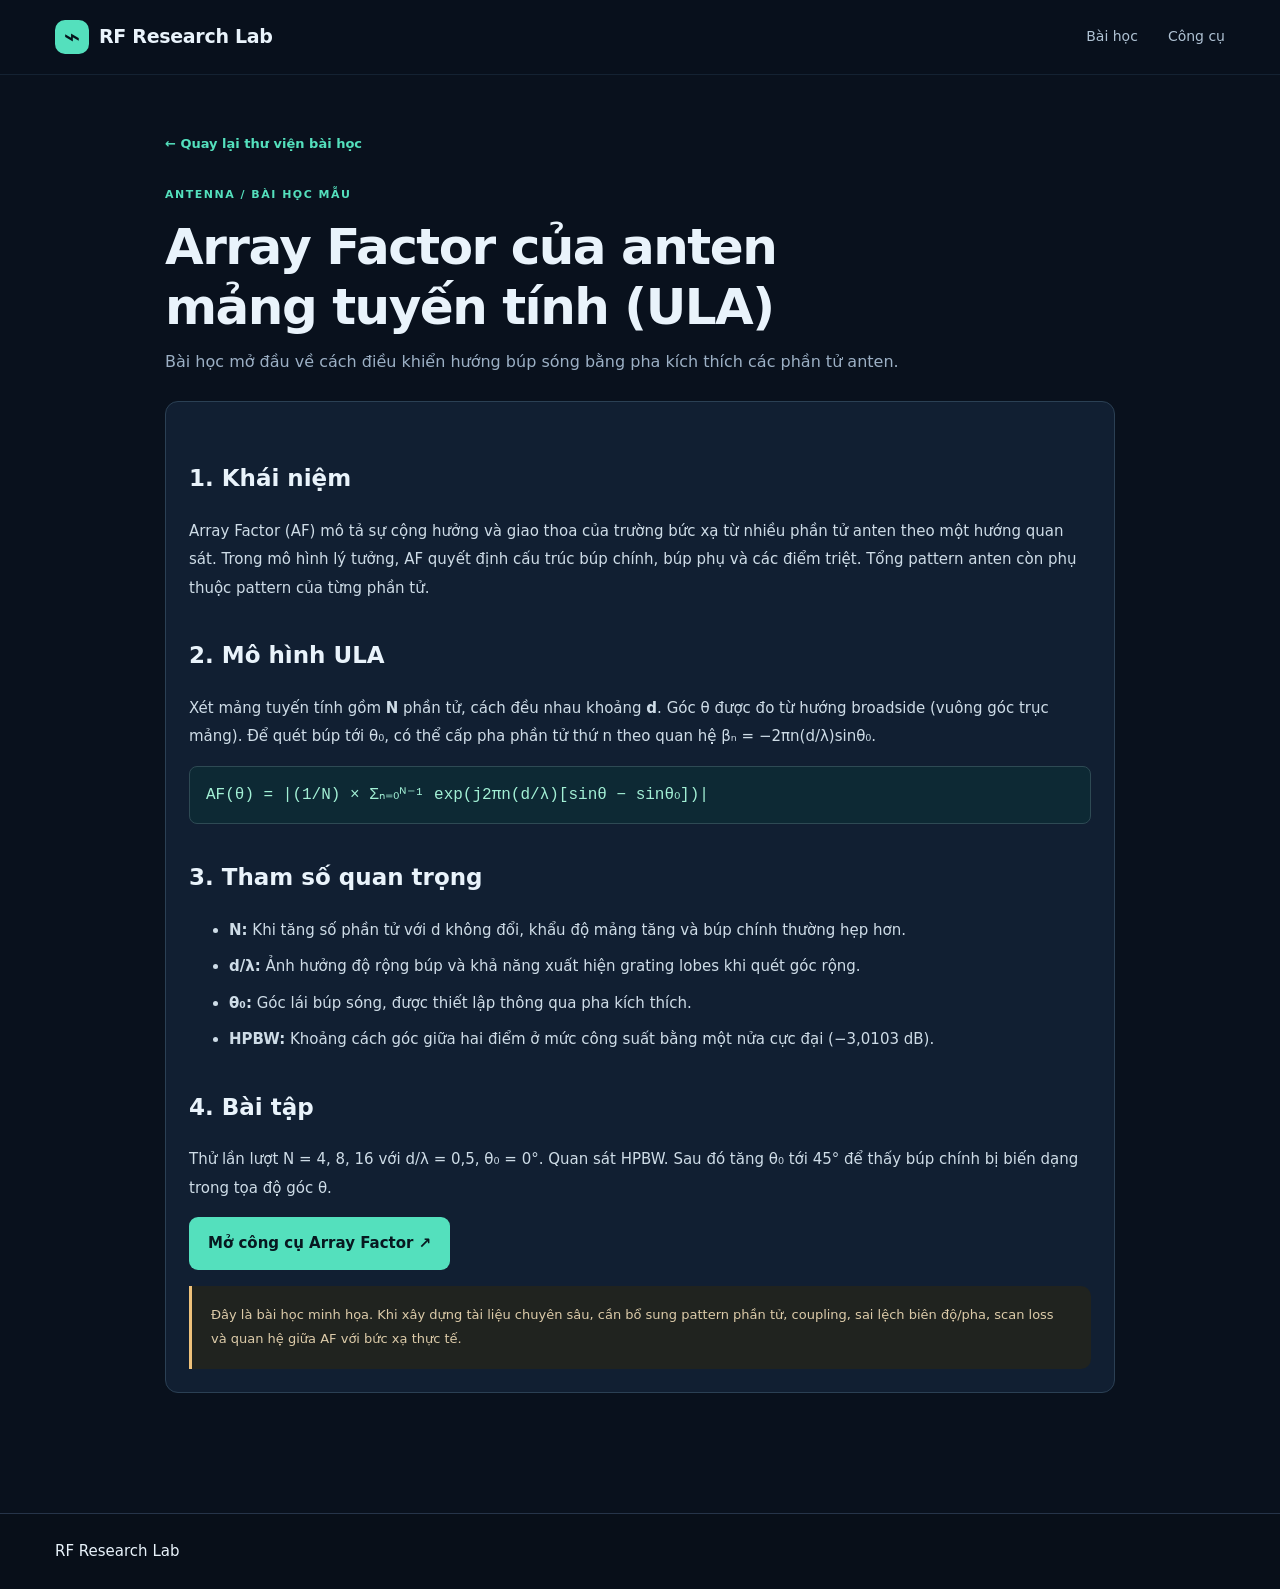
==== lessons/array-factor.html @ 7c172abb "Add files via upload" ====
<!doctype html>
<html lang="vi"><head><meta charset="utf-8"><meta name="viewport" content="width=device-width,initial-scale=1"><title>Cơ sở Array Factor | RF Research Lab</title><link rel="stylesheet" href="../assets/style.css"></head><body><header class="site-header"><div class="container header-inner"><a class="brand" href="../index.html"><span class="brand-mark">⌁</span><span>RF Research Lab</span></a><nav class="main-nav"><a href="../index.html#lessons">Bài học</a><a href="../index.html#tools">Công cụ</a></nav></div></header>
<main class="content-page"><a href="../index.html#lessons" class="back-link">← Quay lại thư viện bài học</a><div class="page-label">ANTENNA / BÀI HỌC MẪU</div><h1>Array Factor của anten mảng tuyến tính (ULA)</h1><p class="page-lead">Bài học mở đầu về cách điều khiển hướng búp sóng bằng pha kích thích các phần tử anten.</p><article class="panel prose"><h2>1. Khái niệm</h2><p>Array Factor (AF) mô tả sự cộng hưởng và giao thoa của trường bức xạ từ nhiều phần tử anten theo một hướng quan sát. Trong mô hình lý tưởng, AF quyết định cấu trúc búp chính, búp phụ và các điểm triệt. Tổng pattern anten còn phụ thuộc pattern của từng phần tử.</p><h2>2. Mô hình ULA</h2><p>Xét mảng tuyến tính gồm <strong>N</strong> phần tử, cách đều nhau khoảng <strong>d</strong>. Góc θ được đo từ hướng broadside (vuông góc trục mảng). Để quét búp tới θ₀, có thể cấp pha phần tử thứ n theo quan hệ βₙ = −2πn(d/λ)sinθ₀.</p><div class="formula">AF(θ) = |(1/N) × Σₙ₌₀ᴺ⁻¹ exp(j2πn(d/λ)[sinθ − sinθ₀])|</div><h2>3. Tham số quan trọng</h2><ul><li><strong>N:</strong> Khi tăng số phần tử với d không đổi, khẩu độ mảng tăng và búp chính thường hẹp hơn.</li><li><strong>d/λ:</strong> Ảnh hưởng độ rộng búp và khả năng xuất hiện grating lobes khi quét góc rộng.</li><li><strong>θ₀:</strong> Góc lái búp sóng, được thiết lập thông qua pha kích thích.</li><li><strong>HPBW:</strong> Khoảng cách góc giữa hai điểm ở mức công suất bằng một nửa cực đại (−3,0103 dB).</li></ul><h2>4. Bài tập</h2><p>Thử lần lượt N = 4, 8, 16 với d/λ = 0,5, θ₀ = 0°. Quan sát HPBW. Sau đó tăng θ₀ tới 45° để thấy búp chính bị biến dạng trong tọa độ góc θ.</p><p><a class="btn btn-primary" href="../tools/array-factor.html">Mở công cụ Array Factor ↗</a></p><div class="note">Đây là bài học minh họa. Khi xây dựng tài liệu chuyên sâu, cần bổ sung pattern phần tử, coupling, sai lệch biên độ/pha, scan loss và quan hệ giữa AF với bức xạ thực tế.</div></article></main><footer class="footer"><div class="container">RF Research Lab</div></footer></body></html>
---- assets/style.css ----
:root{color-scheme:dark;--bg:#09111d;--deep:#0c1624;--panel:#111e30;--panel2:#142338;--line:#25364b;--text:#e9f3fb;--muted:#9cb0c5;--cyan:#54e0bd;--amber:#eec17a;--shadow:0 20px 65px rgba(0,0,0,.21)}
*{box-sizing:border-box}html{scroll-behavior:smooth;scroll-padding-top:92px}body{margin:0;background:var(--bg);color:var(--text);font:15px/1.65 system-ui,-apple-system,"Segoe UI",Arial,sans-serif}a{color:inherit;text-decoration:none}button,input{font:inherit}button{cursor:pointer}.container{width:min(1170px,calc(100% - 46px));margin:auto}.site-header{position:sticky;top:0;z-index:20;background:rgba(9,17,29,.87);border-bottom:1px solid rgba(84,124,153,.17);backdrop-filter:blur(18px)}.header-inner{height:74px;display:flex;align-items:center;gap:30px}.brand{display:inline-flex;gap:10px;align-items:center;font-weight:800;letter-spacing:-.3px;white-space:nowrap;font-size:19px}.brand-mark{color:#06131c;background:var(--cyan);width:34px;height:34px;border-radius:10px;display:grid;place-items:center;font-size:28px;font-weight:500;line-height:1}.brand-second{font-weight:600}.main-nav{display:flex;gap:30px;margin-left:auto;color:#afc2d3;font-size:14px}.main-nav a:hover,.footer a:hover{color:var(--cyan)}.nav-cta{padding:8px 17px;border:1px solid #416a70;border-radius:8px;color:var(--cyan);font-size:13px;font-weight:700}.hero{position:relative;overflow:hidden;padding:104px 0 96px;background:radial-gradient(circle at 77% 32%,#15354a 0%,#101e31 33%,#09111d 72%)}.hero-glow{position:absolute;right:-180px;top:-90px;width:800px;height:700px;border:1px solid rgba(77,204,185,.055);border-radius:50%;box-shadow:0 0 0 100px rgba(77,204,185,.025),0 0 0 215px rgba(77,204,185,.02);pointer-events:none}.hero-grid{position:relative;display:grid;grid-template-columns:1.04fr .96fr;align-items:center;gap:65px}.eyebrow,.section-kicker{font-size:11px;letter-spacing:2px;font-weight:800;color:var(--cyan)}.eyebrow{display:inline-flex;align-items:center;gap:10px;padding:7px 13px;border:1px solid #2e5d61;border-radius:100px;background:#122b34}.live-dot,.mini-dot{background:var(--cyan);width:7px;height:7px;border-radius:50%;display:inline-block;box-shadow:0 0 0 4px rgba(84,224,189,.11)}h1{font-size:clamp(40px,4.5vw,67px);line-height:1.14;letter-spacing:-2.3px;margin:26px 0 20px;max-width:700px}.gradient-text{background:linear-gradient(90deg,#78f1d0,#8cb8ff);color:transparent;background-clip:text}.hero-lead{font-size:16px;color:var(--muted);line-height:1.87;max-width:545px}.hero-actions{display:flex;flex-wrap:wrap;gap:12px;margin-top:30px}.btn{display:inline-flex;align-items:center;justify-content:center;gap:14px;font-weight:760;padding:12px 19px;border-radius:9px}.btn-primary{background:var(--cyan);color:#071820}.btn-secondary{border:1px solid #405269;background:#14243a;color:#dbeaf4}.btn:hover{transform:translateY(-1px)}.hero-facts{display:flex;flex-wrap:wrap;gap:18px;margin-top:30px;font-size:12px;color:#879fb6}.visual-card{border:1px solid #385064;border-radius:17px;background:linear-gradient(150deg,#14283d,#0e1929 77%);padding:22px 24px 19px;box-shadow:var(--shadow);transform:rotate(-1deg)}.visual-top,.visual-bottom{display:flex;justify-content:space-between;align-items:center}.visual-top{font-size:10px;letter-spacing:1.35px;font-weight:800;color:#9fbdd2}.visual-top>span:first-child{display:flex;align-items:center;gap:8px}.visual-top>span:last-child{color:var(--cyan);border:1px solid #315c59;border-radius:6px;padding:4px 7px}.plot-wrap{margin:19px 0 10px}.plot-wrap svg{width:100%;height:auto;display:block}.visual-bottom{border-top:1px solid #304052;padding-top:16px;gap:8px}.visual-bottom div{display:grid;gap:2px}.visual-bottom small{font-size:9px;letter-spacing:1px;color:#809fb1}.visual-bottom strong{font-size:14px}.feature-strip{border-top:1px solid #1c3042;border-bottom:1px solid #1c3042;background:#0e1a2a}.feature-grid{display:grid;grid-template-columns:repeat(3,1fr)}.feature-grid>div{display:flex;align-items:center;gap:16px;padding:22px 10px}.feature-grid>div+div{border-left:1px solid #26364a;padding-left:35px}.feature-grid strong,.feature-grid small{display:block}.feature-grid small{font-size:12px;color:var(--muted)}.feature-icon{font-size:26px;color:var(--cyan)}.section{padding:95px 0 100px}.section-alt{background:#0d1827;border-block:1px solid #1e3043}.section-head{display:flex;align-items:end;justify-content:space-between;gap:24px;margin-bottom:32px}.section-head h2{font-size:clamp(30px,3vw,39px);letter-spacing:-1.2px;line-height:1.25;margin:12px 0 6px}.section-head p{margin:0;color:var(--muted)}.muted-heading{color:#a7bacb}.section-tag{white-space:nowrap;color:var(--cyan);border:1px solid #315b5d;background:#112932;padding:7px 13px;border-radius:100px;font-size:12px}.search-panel{display:flex;gap:17px;align-items:center;justify-content:space-between;margin-bottom:24px;flex-wrap:wrap}.search-field{flex:1;min-width:230px;display:flex;align-items:center;gap:9px;background:#101f30;border:1px solid #2c4257;border-radius:10px;padding:11px 15px}.search-field span{font-size:25px;color:#8daac2;line-height:1}.search-field input{width:100%;background:none;border:0;outline:0;color:var(--text);font-size:13px}.search-field input::placeholder{color:#8296a8}.filters{display:flex;gap:8px;flex-wrap:wrap}.filter{border:1px solid #314358;color:#aabbcb;background:#101d2d;border-radius:100px;font-size:12px;padding:9px 13px}.filter.is-active{color:#0a1b22;background:var(--cyan);border-color:var(--cyan);font-weight:700}.cards{display:grid;grid-template-columns:repeat(3,minmax(0,1fr));gap:18px}.content-card{display:flex;flex-direction:column;min-height:249px;padding:23px;border-radius:13px;background:linear-gradient(146deg,#142338,#101c2d);border:1px solid #2b3b50;transition:.18s ease}.content-card:hover{transform:translateY(-3px);border-color:#49877f;box-shadow:var(--shadow)}.card-meta{display:flex;justify-content:space-between;align-items:center;gap:10px}.pill{display:inline-block;border:1px solid #315669;background:#163246;color:#7bd9cb;font-size:10px;font-weight:700;padding:4px 9px;border-radius:6px;letter-spacing:.4px}.kind{font-size:10px;font-weight:700;letter-spacing:1px;color:#8ba3b8}.content-card h3{font-size:18px;line-height:1.45;margin:19px 0 8px;letter-spacing:-.2px}.content-card p{color:var(--muted);font-size:13px;margin:0 0 22px;line-height:1.75}.card-bottom{border-top:1px solid #2c4155;margin-top:auto;padding-top:14px;display:flex;gap:8px;align-items:center;justify-content:space-between;font-size:12px;color:#819db5}.card-bottom a{font-weight:750;color:var(--cyan)}.card-bottom a:hover{text-decoration:underline}.tool-symbol{background:#1a3e48;color:var(--cyan);height:46px;width:46px;border-radius:12px;display:grid;place-items:center;font-size:28px;margin-bottom:18px}.tool-card .pill{align-self:start}.tool-card h3{margin-top:15px}.hint{font-size:12px;color:#7c94ac;margin:20px 0 0}.empty{padding:35px;border:1px dashed #395267;border-radius:12px;text-align:center;color:#b3c4d3}.steps{display:grid;grid-template-columns:repeat(3,minmax(0,1fr));gap:18px}.step{padding:25px;background:#101e30;border:1px solid #263b50;border-radius:13px}.step>span{font:800 30px/1 system-ui;color:var(--cyan);opacity:.8}.step h3{margin:20px 0 8px;font-size:17px}.step p{font-size:13px;color:var(--muted);margin:0}.step code,.content-page code{font-family:Consolas,monospace;color:#98ecda}.publish-note{padding:15px 19px;background:#2a241e;border:1px solid #66503b;border-radius:10px;margin-top:22px;color:#e5c391}.publish-note p{margin:2px 0 0;font-size:13px;color:#d8c4a9}.footer{background:#080f19;border-top:1px solid #263449;padding:25px 0}.footer-inner{display:flex;justify-content:space-between;align-items:center;gap:30px}.footer p{color:#8298ab;font-size:12px;margin:10px 0 0}.footer-inner>a{color:#a3bccd;font-size:13px}.back-link{display:inline-flex;align-items:center;gap:8px;color:var(--cyan);font-weight:750;font-size:13px;margin-bottom:32px}.content-page{width:min(950px,calc(100% - 44px));margin:0 auto;padding:56px 0 100px}.page-label{font-size:11px;letter-spacing:1.5px;color:var(--cyan);font-weight:800}.content-page h1{font-size:clamp(30px,4vw,50px);margin:12px 0 12px;line-height:1.2;letter-spacing:-1.5px}.page-lead{color:var(--muted);font-size:16px;margin:0 0 26px}.tool-layout{display:grid;grid-template-columns:280px minmax(0,1fr);gap:20px}.panel{background:#111f32;border:1px solid #2b4054;border-radius:13px;padding:23px;margin-bottom:20px}.panel h2{font-size:17px;margin:0 0 16px}.field{display:flex;flex-direction:column;gap:6px;margin:16px 0}.field label{font-size:12px;color:#b2c4d3;font-weight:700}.field input{background:#091523;color:var(--text);border:1px solid #40566a;border-radius:8px;padding:10px;width:100%}.field input:focus{outline:2px solid #3b8f87;outline-offset:1px}.field small{font-size:11px;color:#8ba2b8}.metric{background:#0e2d37;border:1px solid #326369;border-radius:9px;padding:15px;margin-top:14px}.metric small{font-size:11px;color:#a5cabf;display:block}.metric strong{font-size:27px;color:var(--cyan);line-height:1.5}.metric span{font-size:12px;color:#a8bdcb}.chart-container{width:100%;min-height:330px;display:flex;align-items:center;justify-content:center}.chart-container canvas{max-width:100%;display:block}.chart-legend{display:flex;gap:20px;flex-wrap:wrap;color:#adc3d2;font-size:12px;margin-top:10px}.legend-dot{display:inline-block;width:9px;height:9px;border-radius:100%;margin-right:5px}.note{padding:17px 19px;border-left:3px solid var(--amber);background:#20231f;color:#dccba9;border-radius:0 10px 10px 0;font-size:13px;margin-top:16px}.prose{color:#cedce7;font-size:15px;line-height:1.9}.prose h2{font-size:23px;color:var(--text);margin-top:32px}.prose li{margin:8px 0}.formula{overflow:auto;border:1px solid #2e4a54;background:#0d2934;padding:16px;border-radius:8px;color:#a2f0d5;font:16px/1.5 Consolas,monospace}.result-grid{display:grid;grid-template-columns:repeat(2,1fr);gap:12px}
@media(max-width:1000px){.hero-grid{gap:30px}.cards{grid-template-columns:repeat(2,1fr)}.feature-grid>div+div{padding-left:20px}}
@media(max-width:760px){.container{width:min(100% - 30px,1170px)}.header-inner{height:65px}.brand{font-size:16px}.brand-mark{height:30px;width:30px}.main-nav{gap:15px;font-size:12px}.nav-cta{display:none}.hero{padding:72px 0}.hero-grid{grid-template-columns:1fr}.hero h1{letter-spacing:-1.5px}.visual-card{transform:none;max-width:580px}.feature-grid{grid-template-columns:1fr}.feature-grid>div{padding:13px 5px}.feature-grid>div+div{border-left:none;border-top:1px solid #26364a;padding-left:5px}.section{padding:65px 0}.section-head{align-items:start}.section-head .section-tag{display:none}.cards,.steps,.tool-layout{grid-template-columns:1fr}.content-card{min-height:220px}.footer-inner{align-items:flex-start;flex-direction:column;gap:9px}}
@media(max-width:420px){.main-nav{gap:9px;font-size:11px}.main-nav a:last-child{display:none}.brand-second{display:none}.hero-facts{gap:9px}.hero-actions .btn{width:100%}.search-panel{gap:10px}.result-grid{grid-template-columns:1fr}}
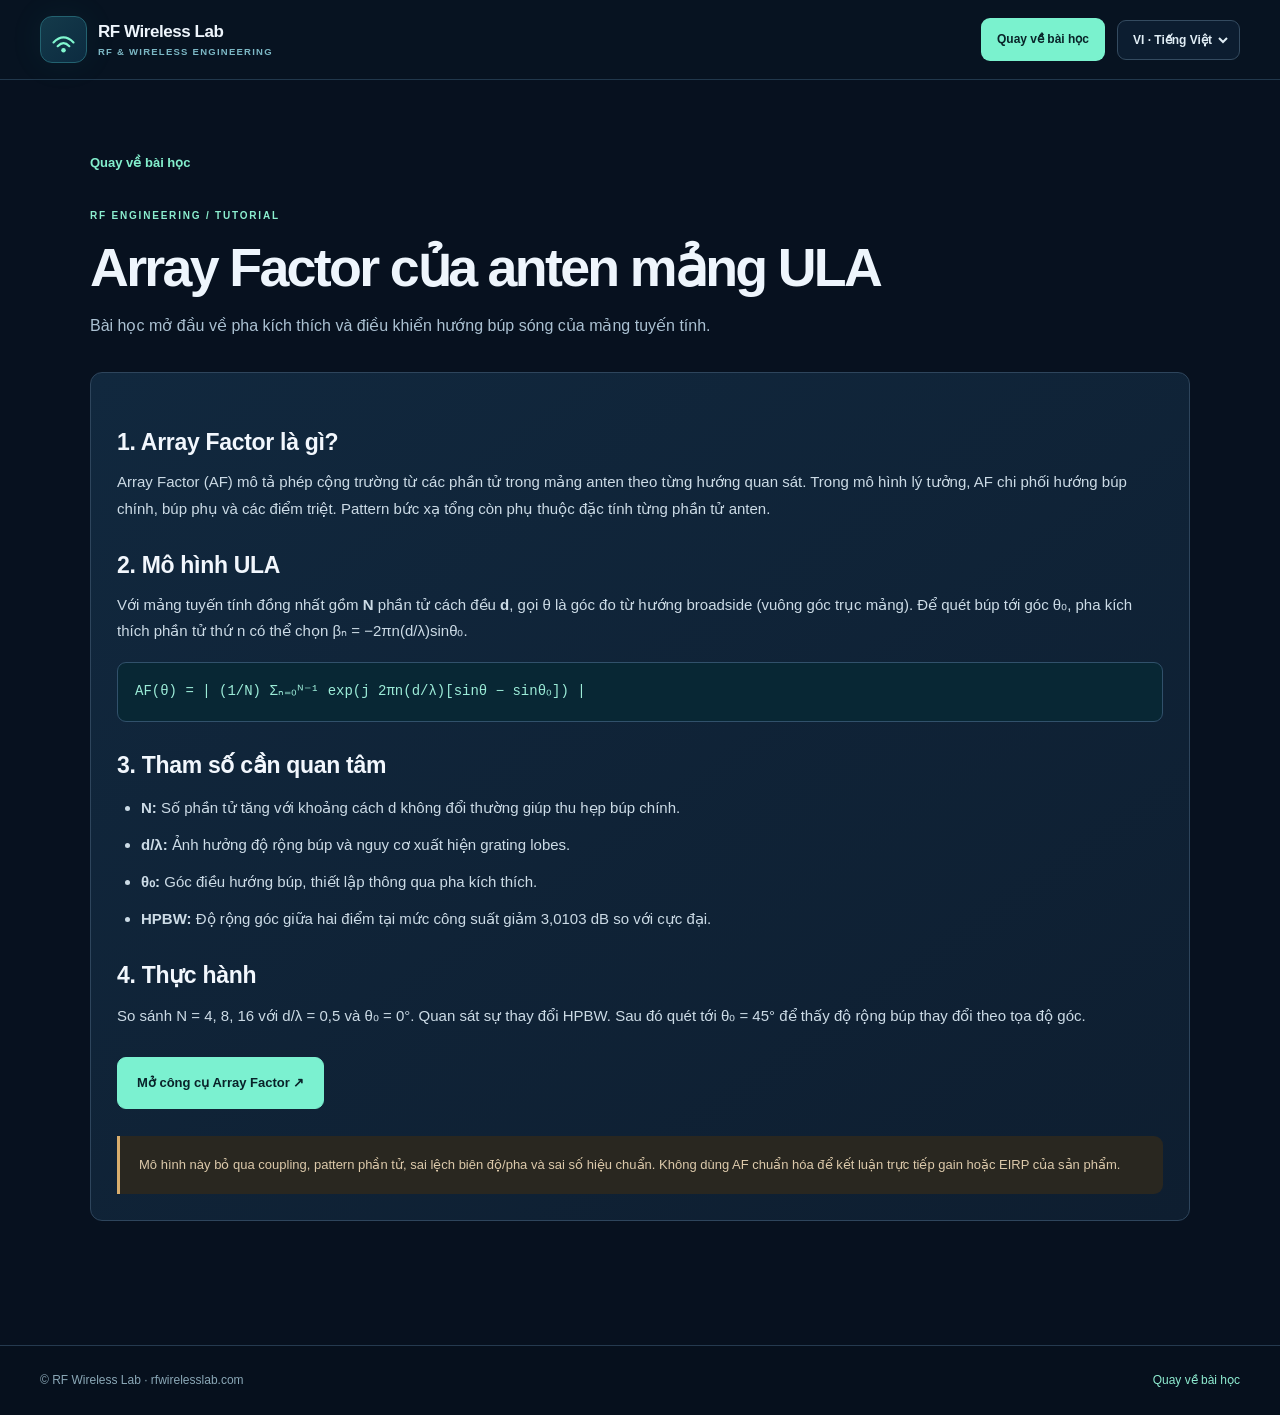
==== commit 1e4cd5c1: "Update RF Wireless Lab to V2 change to V2" ====
--- a/lessons/array-factor.html
+++ b/lessons/array-factor.html
@@ -1,3 +1,4 @@
-<!doctype html>
-<html lang="vi"><head><meta charset="utf-8"><meta name="viewport" content="width=device-width,initial-scale=1"><title>Cơ sở Array Factor | RF Research Lab</title><link rel="stylesheet" href="../assets/style.css"></head><body><header class="site-header"><div class="container header-inner"><a class="brand" href="../index.html"><span class="brand-mark">⌁</span><span>RF Research Lab</span></a><nav class="main-nav"><a href="../index.html#lessons">Bài học</a><a href="../index.html#tools">Công cụ</a></nav></div></header>
-<main class="content-page"><a href="../index.html#lessons" class="back-link">← Quay lại thư viện bài học</a><div class="page-label">ANTENNA / BÀI HỌC MẪU</div><h1>Array Factor của anten mảng tuyến tính (ULA)</h1><p class="page-lead">Bài học mở đầu về cách điều khiển hướng búp sóng bằng pha kích thích các phần tử anten.</p><article class="panel prose"><h2>1. Khái niệm</h2><p>Array Factor (AF) mô tả sự cộng hưởng và giao thoa của trường bức xạ từ nhiều phần tử anten theo một hướng quan sát. Trong mô hình lý tưởng, AF quyết định cấu trúc búp chính, búp phụ và các điểm triệt. Tổng pattern anten còn phụ thuộc pattern của từng phần tử.</p><h2>2. Mô hình ULA</h2><p>Xét mảng tuyến tính gồm <strong>N</strong> phần tử, cách đều nhau khoảng <strong>d</strong>. Góc θ được đo từ hướng broadside (vuông góc trục mảng). Để quét búp tới θ₀, có thể cấp pha phần tử thứ n theo quan hệ βₙ = −2πn(d/λ)sinθ₀.</p><div class="formula">AF(θ) = |(1/N) × Σₙ₌₀ᴺ⁻¹ exp(j2πn(d/λ)[sinθ − sinθ₀])|</div><h2>3. Tham số quan trọng</h2><ul><li><strong>N:</strong> Khi tăng số phần tử với d không đổi, khẩu độ mảng tăng và búp chính thường hẹp hơn.</li><li><strong>d/λ:</strong> Ảnh hưởng độ rộng búp và khả năng xuất hiện grating lobes khi quét góc rộng.</li><li><strong>θ₀:</strong> Góc lái búp sóng, được thiết lập thông qua pha kích thích.</li><li><strong>HPBW:</strong> Khoảng cách góc giữa hai điểm ở mức công suất bằng một nửa cực đại (−3,0103 dB).</li></ul><h2>4. Bài tập</h2><p>Thử lần lượt N = 4, 8, 16 với d/λ = 0,5, θ₀ = 0°. Quan sát HPBW. Sau đó tăng θ₀ tới 45° để thấy búp chính bị biến dạng trong tọa độ góc θ.</p><p><a class="btn btn-primary" href="../tools/array-factor.html">Mở công cụ Array Factor ↗</a></p><div class="note">Đây là bài học minh họa. Khi xây dựng tài liệu chuyên sâu, cần bổ sung pattern phần tử, coupling, sai lệch biên độ/pha, scan loss và quan hệ giữa AF với bức xạ thực tế.</div></article></main><footer class="footer"><div class="container">RF Research Lab</div></footer></body></html>
+<!doctype html><html lang="vi"><head><meta charset="utf-8"><meta name="viewport" content="width=device-width,initial-scale=1"><title>Array Factor của anten mảng ULA | RF Wireless Lab</title><link rel="icon" type="image/svg+xml" href="../favicon.svg"><link rel="stylesheet" href="../assets/style.css"><script defer src="../assets/i18n.js"></script></head><body data-page="lesson"><header class="topbar page-topbar"><div class="shell nav-row"><a href="../" class="brand"><span class="brand-symbol"><svg viewBox="0 0 42 42" fill="none"><path d="M9 24.5c8-8 16-8 24 0M14 29c5-5 9-5 14 0" stroke="#81F7CF" stroke-width="2.6" stroke-linecap="round"/><circle cx="21" cy="34" r="2.7" fill="#81F7CF"/></svg></span><span class="brand-words"><strong>RF Wireless Lab</strong><small>RF &amp; Wireless Engineering</small></span></a><div class="nav-actions" style="margin-left:auto"><a class="nav-cta" href="../#lessons" data-i18n="nav.backLessons">Quay về bài học</a><div class="language-control"><select data-lang-switch aria-label="Display language"><option value="vi">VI · Tiếng Việt</option><option value="en">EN · English</option><option value="zh">中文 · 简体</option></select></div></div></div></header><main class="content-page"><a href="../#lessons" class="back-link" data-i18n="nav.backLessons">Quay về bài học</a><div class="page-label">RF ENGINEERING / TUTORIAL</div><h1 data-page-title data-i18n="article.array.title">Array Factor của anten mảng ULA</h1><p class="page-lead" data-i18n="article.array.lead">Bài học mở đầu về pha kích thích và điều khiển hướng búp sóng của mảng tuyến tính.</p><article class="panel prose">
+<div data-lang-section="vi"><h2>1. Array Factor là gì?</h2><p>Array Factor (AF) mô tả phép cộng trường từ các phần tử trong mảng anten theo từng hướng quan sát. Trong mô hình lý tưởng, AF chi phối hướng búp chính, búp phụ và các điểm triệt. Pattern bức xạ tổng còn phụ thuộc đặc tính từng phần tử anten.</p><h2>2. Mô hình ULA</h2><p>Với mảng tuyến tính đồng nhất gồm <strong>N</strong> phần tử cách đều <strong>d</strong>, gọi θ là góc đo từ hướng broadside (vuông góc trục mảng). Để quét búp tới góc θ₀, pha kích thích phần tử thứ n có thể chọn βₙ = −2πn(d/λ)sinθ₀.</p><div class="formula">AF(θ) = | (1/N) Σₙ₌₀ᴺ⁻¹ exp(j 2πn(d/λ)[sinθ − sinθ₀]) |</div><h2>3. Tham số cần quan tâm</h2><ul><li><strong>N:</strong> Số phần tử tăng với khoảng cách d không đổi thường giúp thu hẹp búp chính.</li><li><strong>d/λ:</strong> Ảnh hưởng độ rộng búp và nguy cơ xuất hiện grating lobes.</li><li><strong>θ₀:</strong> Góc điều hướng búp, thiết lập thông qua pha kích thích.</li><li><strong>HPBW:</strong> Độ rộng góc giữa hai điểm tại mức công suất giảm 3,0103 dB so với cực đại.</li></ul><h2>4. Thực hành</h2><p>So sánh N = 4, 8, 16 với d/λ = 0,5 và θ₀ = 0°. Quan sát sự thay đổi HPBW. Sau đó quét tới θ₀ = 45° để thấy độ rộng búp thay đổi theo tọa độ góc.</p><a class="button button-main" href="../tools/array-factor.html">Mở công cụ Array Factor ↗</a><div class="note">Mô hình này bỏ qua coupling, pattern phần tử, sai lệch biên độ/pha và sai số hiệu chuẩn. Không dùng AF chuẩn hóa để kết luận trực tiếp gain hoặc EIRP của sản phẩm.</div></div>
+<div data-lang-section="en" hidden><h2>1. What is the Array Factor?</h2><p>The Array Factor (AF) describes the directional superposition of fields contributed by the elements of an antenna array. In an idealized model, AF controls the main beam, sidelobes, and nulls. The complete radiation pattern also depends on each element's pattern.</p><h2>2. Uniform Linear Array (ULA)</h2><p>Consider <strong>N</strong> equally spaced elements separated by <strong>d</strong>. Let θ be measured from broadside, normal to the array axis. To steer towards θ₀, the excitation phase for element n may be βₙ = −2πn(d/λ)sinθ₀.</p><div class="formula">AF(θ) = | (1/N) Σₙ₌₀ᴺ⁻¹ exp(j 2πn(d/λ)[sinθ − sinθ₀]) |</div><h2>3. Key parameters</h2><ul><li><strong>N:</strong> Increasing the element count at fixed spacing generally narrows the main beam.</li><li><strong>d/λ:</strong> Influences beamwidth and the risk of grating lobes.</li><li><strong>θ₀:</strong> Steering angle set by the excitation phases.</li><li><strong>HPBW:</strong> Angular separation of the two half-power points, at −3.0103 dB relative to peak.</li></ul><h2>4. Practical exercise</h2><p>Compare N = 4, 8, and 16 with d/λ = 0.5 at θ₀ = 0°. Observe how HPBW changes. Then steer to θ₀ = 45° and examine the shape in angular coordinates.</p><a class="button button-main" href="../tools/array-factor.html">Open Array Factor tool ↗</a><div class="note">This simplified model excludes coupling, element patterns, phase/amplitude errors, and calibration. Do not equate normalized AF directly with product gain or EIRP.</div></div>
+<div data-lang-section="zh" hidden><h2>1. 什么是阵列因子？</h2><p>阵列因子（Array Factor，AF）描述天线阵列各阵元在指定方向上的电磁场叠加。在理想模型中，AF 决定主波束、旁瓣和零点；完整辐射方向图还取决于各阵元的方向图。</p><h2>2. 均匀线阵（ULA）模型</h2><p>考虑包含 <strong>N</strong> 个等间距阵元的线阵，阵元间距为 <strong>d</strong>，角度 θ 从阵列法向（broadside）测量。为了将主波束指向 θ₀，可以设置第 n 个阵元的激励相位为 βₙ = −2πn(d/λ)sinθ₀。</p><div class="formula">AF(θ) = | (1/N) Σₙ₌₀ᴺ⁻¹ exp(j 2πn(d/λ)[sinθ − sinθ₀]) |</div><h2>3. 关键参数</h2><ul><li><strong>N：</strong> 阵元间距不变时，增大阵元数通常能使主波束变窄。</li><li><strong>d/λ：</strong> 影响波束宽度及栅瓣出现的风险。</li><li><strong>θ₀：</strong> 通过各阵元激励相位设置的波束扫描角。</li><li><strong>HPBW：</strong> 相对于峰值下降 3.0103 dB 的两个半功率点之间的角度。</li></ul><h2>4. 动手实验</h2><p>在 d/λ = 0.5、θ₀ = 0° 的条件下，对比 N = 4、8 和 16 的 HPBW，再将波束扫描到 θ₀ = 45°，观察角度坐标中波束宽度的变化。</p><a class="button button-main" href="../tools/array-factor.html">打开阵列因子工具 ↗</a><div class="note">本模型忽略互耦、阵元方向图、幅相误差与校准误差。归一化 AF 不能直接等同于实际产品的增益或 EIRP。</div></div></article></main><footer class="plain-footer"><div class="shell"><span>© RF Wireless Lab · rfwirelesslab.com</span><a href="../#lessons" data-i18n="nav.backLessons">Quay về bài học</a></div></footer></body></html>
--- a/assets/style.css
+++ b/assets/style.css
@@ -1,5 +1,10 @@
-:root{color-scheme:dark;--bg:#09111d;--deep:#0c1624;--panel:#111e30;--panel2:#142338;--line:#25364b;--text:#e9f3fb;--muted:#9cb0c5;--cyan:#54e0bd;--amber:#eec17a;--shadow:0 20px 65px rgba(0,0,0,.21)}
-*{box-sizing:border-box}html{scroll-behavior:smooth;scroll-padding-top:92px}body{margin:0;background:var(--bg);color:var(--text);font:15px/1.65 system-ui,-apple-system,"Segoe UI",Arial,sans-serif}a{color:inherit;text-decoration:none}button,input{font:inherit}button{cursor:pointer}.container{width:min(1170px,calc(100% - 46px));margin:auto}.site-header{position:sticky;top:0;z-index:20;background:rgba(9,17,29,.87);border-bottom:1px solid rgba(84,124,153,.17);backdrop-filter:blur(18px)}.header-inner{height:74px;display:flex;align-items:center;gap:30px}.brand{display:inline-flex;gap:10px;align-items:center;font-weight:800;letter-spacing:-.3px;white-space:nowrap;font-size:19px}.brand-mark{color:#06131c;background:var(--cyan);width:34px;height:34px;border-radius:10px;display:grid;place-items:center;font-size:28px;font-weight:500;line-height:1}.brand-second{font-weight:600}.main-nav{display:flex;gap:30px;margin-left:auto;color:#afc2d3;font-size:14px}.main-nav a:hover,.footer a:hover{color:var(--cyan)}.nav-cta{padding:8px 17px;border:1px solid #416a70;border-radius:8px;color:var(--cyan);font-size:13px;font-weight:700}.hero{position:relative;overflow:hidden;padding:104px 0 96px;background:radial-gradient(circle at 77% 32%,#15354a 0%,#101e31 33%,#09111d 72%)}.hero-glow{position:absolute;right:-180px;top:-90px;width:800px;height:700px;border:1px solid rgba(77,204,185,.055);border-radius:50%;box-shadow:0 0 0 100px rgba(77,204,185,.025),0 0 0 215px rgba(77,204,185,.02);pointer-events:none}.hero-grid{position:relative;display:grid;grid-template-columns:1.04fr .96fr;align-items:center;gap:65px}.eyebrow,.section-kicker{font-size:11px;letter-spacing:2px;font-weight:800;color:var(--cyan)}.eyebrow{display:inline-flex;align-items:center;gap:10px;padding:7px 13px;border:1px solid #2e5d61;border-radius:100px;background:#122b34}.live-dot,.mini-dot{background:var(--cyan);width:7px;height:7px;border-radius:50%;display:inline-block;box-shadow:0 0 0 4px rgba(84,224,189,.11)}h1{font-size:clamp(40px,4.5vw,67px);line-height:1.14;letter-spacing:-2.3px;margin:26px 0 20px;max-width:700px}.gradient-text{background:linear-gradient(90deg,#78f1d0,#8cb8ff);color:transparent;background-clip:text}.hero-lead{font-size:16px;color:var(--muted);line-height:1.87;max-width:545px}.hero-actions{display:flex;flex-wrap:wrap;gap:12px;margin-top:30px}.btn{display:inline-flex;align-items:center;justify-content:center;gap:14px;font-weight:760;padding:12px 19px;border-radius:9px}.btn-primary{background:var(--cyan);color:#071820}.btn-secondary{border:1px solid #405269;background:#14243a;color:#dbeaf4}.btn:hover{transform:translateY(-1px)}.hero-facts{display:flex;flex-wrap:wrap;gap:18px;margin-top:30px;font-size:12px;color:#879fb6}.visual-card{border:1px solid #385064;border-radius:17px;background:linear-gradient(150deg,#14283d,#0e1929 77%);padding:22px 24px 19px;box-shadow:var(--shadow);transform:rotate(-1deg)}.visual-top,.visual-bottom{display:flex;justify-content:space-between;align-items:center}.visual-top{font-size:10px;letter-spacing:1.35px;font-weight:800;color:#9fbdd2}.visual-top>span:first-child{display:flex;align-items:center;gap:8px}.visual-top>span:last-child{color:var(--cyan);border:1px solid #315c59;border-radius:6px;padding:4px 7px}.plot-wrap{margin:19px 0 10px}.plot-wrap svg{width:100%;height:auto;display:block}.visual-bottom{border-top:1px solid #304052;padding-top:16px;gap:8px}.visual-bottom div{display:grid;gap:2px}.visual-bottom small{font-size:9px;letter-spacing:1px;color:#809fb1}.visual-bottom strong{font-size:14px}.feature-strip{border-top:1px solid #1c3042;border-bottom:1px solid #1c3042;background:#0e1a2a}.feature-grid{display:grid;grid-template-columns:repeat(3,1fr)}.feature-grid>div{display:flex;align-items:center;gap:16px;padding:22px 10px}.feature-grid>div+div{border-left:1px solid #26364a;padding-left:35px}.feature-grid strong,.feature-grid small{display:block}.feature-grid small{font-size:12px;color:var(--muted)}.feature-icon{font-size:26px;color:var(--cyan)}.section{padding:95px 0 100px}.section-alt{background:#0d1827;border-block:1px solid #1e3043}.section-head{display:flex;align-items:end;justify-content:space-between;gap:24px;margin-bottom:32px}.section-head h2{font-size:clamp(30px,3vw,39px);letter-spacing:-1.2px;line-height:1.25;margin:12px 0 6px}.section-head p{margin:0;color:var(--muted)}.muted-heading{color:#a7bacb}.section-tag{white-space:nowrap;color:var(--cyan);border:1px solid #315b5d;background:#112932;padding:7px 13px;border-radius:100px;font-size:12px}.search-panel{display:flex;gap:17px;align-items:center;justify-content:space-between;margin-bottom:24px;flex-wrap:wrap}.search-field{flex:1;min-width:230px;display:flex;align-items:center;gap:9px;background:#101f30;border:1px solid #2c4257;border-radius:10px;padding:11px 15px}.search-field span{font-size:25px;color:#8daac2;line-height:1}.search-field input{width:100%;background:none;border:0;outline:0;color:var(--text);font-size:13px}.search-field input::placeholder{color:#8296a8}.filters{display:flex;gap:8px;flex-wrap:wrap}.filter{border:1px solid #314358;color:#aabbcb;background:#101d2d;border-radius:100px;font-size:12px;padding:9px 13px}.filter.is-active{color:#0a1b22;background:var(--cyan);border-color:var(--cyan);font-weight:700}.cards{display:grid;grid-template-columns:repeat(3,minmax(0,1fr));gap:18px}.content-card{display:flex;flex-direction:column;min-height:249px;padding:23px;border-radius:13px;background:linear-gradient(146deg,#142338,#101c2d);border:1px solid #2b3b50;transition:.18s ease}.content-card:hover{transform:translateY(-3px);border-color:#49877f;box-shadow:var(--shadow)}.card-meta{display:flex;justify-content:space-between;align-items:center;gap:10px}.pill{display:inline-block;border:1px solid #315669;background:#163246;color:#7bd9cb;font-size:10px;font-weight:700;padding:4px 9px;border-radius:6px;letter-spacing:.4px}.kind{font-size:10px;font-weight:700;letter-spacing:1px;color:#8ba3b8}.content-card h3{font-size:18px;line-height:1.45;margin:19px 0 8px;letter-spacing:-.2px}.content-card p{color:var(--muted);font-size:13px;margin:0 0 22px;line-height:1.75}.card-bottom{border-top:1px solid #2c4155;margin-top:auto;padding-top:14px;display:flex;gap:8px;align-items:center;justify-content:space-between;font-size:12px;color:#819db5}.card-bottom a{font-weight:750;color:var(--cyan)}.card-bottom a:hover{text-decoration:underline}.tool-symbol{background:#1a3e48;color:var(--cyan);height:46px;width:46px;border-radius:12px;display:grid;place-items:center;font-size:28px;margin-bottom:18px}.tool-card .pill{align-self:start}.tool-card h3{margin-top:15px}.hint{font-size:12px;color:#7c94ac;margin:20px 0 0}.empty{padding:35px;border:1px dashed #395267;border-radius:12px;text-align:center;color:#b3c4d3}.steps{display:grid;grid-template-columns:repeat(3,minmax(0,1fr));gap:18px}.step{padding:25px;background:#101e30;border:1px solid #263b50;border-radius:13px}.step>span{font:800 30px/1 system-ui;color:var(--cyan);opacity:.8}.step h3{margin:20px 0 8px;font-size:17px}.step p{font-size:13px;color:var(--muted);margin:0}.step code,.content-page code{font-family:Consolas,monospace;color:#98ecda}.publish-note{padding:15px 19px;background:#2a241e;border:1px solid #66503b;border-radius:10px;margin-top:22px;color:#e5c391}.publish-note p{margin:2px 0 0;font-size:13px;color:#d8c4a9}.footer{background:#080f19;border-top:1px solid #263449;padding:25px 0}.footer-inner{display:flex;justify-content:space-between;align-items:center;gap:30px}.footer p{color:#8298ab;font-size:12px;margin:10px 0 0}.footer-inner>a{color:#a3bccd;font-size:13px}.back-link{display:inline-flex;align-items:center;gap:8px;color:var(--cyan);font-weight:750;font-size:13px;margin-bottom:32px}.content-page{width:min(950px,calc(100% - 44px));margin:0 auto;padding:56px 0 100px}.page-label{font-size:11px;letter-spacing:1.5px;color:var(--cyan);font-weight:800}.content-page h1{font-size:clamp(30px,4vw,50px);margin:12px 0 12px;line-height:1.2;letter-spacing:-1.5px}.page-lead{color:var(--muted);font-size:16px;margin:0 0 26px}.tool-layout{display:grid;grid-template-columns:280px minmax(0,1fr);gap:20px}.panel{background:#111f32;border:1px solid #2b4054;border-radius:13px;padding:23px;margin-bottom:20px}.panel h2{font-size:17px;margin:0 0 16px}.field{display:flex;flex-direction:column;gap:6px;margin:16px 0}.field label{font-size:12px;color:#b2c4d3;font-weight:700}.field input{background:#091523;color:var(--text);border:1px solid #40566a;border-radius:8px;padding:10px;width:100%}.field input:focus{outline:2px solid #3b8f87;outline-offset:1px}.field small{font-size:11px;color:#8ba2b8}.metric{background:#0e2d37;border:1px solid #326369;border-radius:9px;padding:15px;margin-top:14px}.metric small{font-size:11px;color:#a5cabf;display:block}.metric strong{font-size:27px;color:var(--cyan);line-height:1.5}.metric span{font-size:12px;color:#a8bdcb}.chart-container{width:100%;min-height:330px;display:flex;align-items:center;justify-content:center}.chart-container canvas{max-width:100%;display:block}.chart-legend{display:flex;gap:20px;flex-wrap:wrap;color:#adc3d2;font-size:12px;margin-top:10px}.legend-dot{display:inline-block;width:9px;height:9px;border-radius:100%;margin-right:5px}.note{padding:17px 19px;border-left:3px solid var(--amber);background:#20231f;color:#dccba9;border-radius:0 10px 10px 0;font-size:13px;margin-top:16px}.prose{color:#cedce7;font-size:15px;line-height:1.9}.prose h2{font-size:23px;color:var(--text);margin-top:32px}.prose li{margin:8px 0}.formula{overflow:auto;border:1px solid #2e4a54;background:#0d2934;padding:16px;border-radius:8px;color:#a2f0d5;font:16px/1.5 Consolas,monospace}.result-grid{display:grid;grid-template-columns:repeat(2,1fr);gap:12px}
-@media(max-width:1000px){.hero-grid{gap:30px}.cards{grid-template-columns:repeat(2,1fr)}.feature-grid>div+div{padding-left:20px}}
-@media(max-width:760px){.container{width:min(100% - 30px,1170px)}.header-inner{height:65px}.brand{font-size:16px}.brand-mark{height:30px;width:30px}.main-nav{gap:15px;font-size:12px}.nav-cta{display:none}.hero{padding:72px 0}.hero-grid{grid-template-columns:1fr}.hero h1{letter-spacing:-1.5px}.visual-card{transform:none;max-width:580px}.feature-grid{grid-template-columns:1fr}.feature-grid>div{padding:13px 5px}.feature-grid>div+div{border-left:none;border-top:1px solid #26364a;padding-left:5px}.section{padding:65px 0}.section-head{align-items:start}.section-head .section-tag{display:none}.cards,.steps,.tool-layout{grid-template-columns:1fr}.content-card{min-height:220px}.footer-inner{align-items:flex-start;flex-direction:column;gap:9px}}
-@media(max-width:420px){.main-nav{gap:9px;font-size:11px}.main-nav a:last-child{display:none}.brand-second{display:none}.hero-facts{gap:9px}.hero-actions .btn{width:100%}.search-panel{gap:10px}.result-grid{grid-template-columns:1fr}}
+/* RF WIRELESS LAB V2 — standalone, responsive, no external dependencies */
+:root{color-scheme:dark;--bg:#07111f;--bg-2:#0a1828;--deep:#06101c;--panel:#102339;--panel-2:#10263d;--border:#263a50;--border-2:#344b60;--text:#eef5fc;--muted:#9eafc3;--muted-2:#7892a8;--mint:#7af2ce;--mint-2:#53cfae;--blue:#9abaff;--orange:#e3ba77;--font:Inter,-apple-system,BlinkMacSystemFont,"Segoe UI",Roboto,"Noto Sans",Arial,sans-serif}
+*{box-sizing:border-box}html{scroll-behavior:smooth;scroll-padding-top:95px}body{margin:0;background:var(--bg);color:var(--text);font-family:var(--font);font-size:15px;line-height:1.6;-webkit-font-smoothing:antialiased;overflow-x:hidden}a{color:inherit;text-decoration:none}button,input,select{font:inherit}button{cursor:pointer}img,svg{max-width:100%}a:focus-visible,button:focus-visible,input:focus-visible,select:focus-visible{outline:2px solid var(--mint);outline-offset:3px}h1,h2,h3,p{margin-top:0}h1,h2,h3{line-height:1.18;letter-spacing:-.035em}h1{font-size:clamp(43px,4.5vw,65px);font-weight:800}h2{font-size:clamp(30px,3.6vw,47px);font-weight:790}h3{font-size:20px}p{line-height:1.75}code,.formula,.step-code{font-family:ui-monospace,SFMono-Regular,Consolas,"Liberation Mono",monospace}.shell{width:min(1220px,calc(100% - 80px));margin:0 auto}.topbar{position:sticky;top:0;z-index:50;background:rgba(6,17,31,.92);border-bottom:1px solid rgba(103,141,167,.17);backdrop-filter:blur(18px)}.nav-row{height:86px;display:flex;align-items:center;gap:36px}.brand{display:inline-flex;align-items:center;gap:11px;flex-shrink:0;min-width:0}.brand-symbol{display:grid;place-items:center;background:linear-gradient(135deg,#143a4a,#0c2b40);border:1px solid #236270;border-radius:12px;width:47px;height:47px;box-shadow:0 0 36px rgba(55,203,174,.07)}.brand-symbol svg{width:35px;height:35px}.brand-words{display:flex;flex-direction:column;line-height:1.2;gap:4px}.brand-words strong{font-size:17px;font-weight:800;letter-spacing:-.45px}.brand-words small{font-size:9.5px;color:#7cb8c5;letter-spacing:1.25px;font-weight:750;text-transform:uppercase}.nav-links{margin-left:auto;display:flex;align-items:center;gap:26px}.nav-links a{color:#c4d1de;font-size:13px;font-weight:610;white-space:nowrap;transition:color .18s}.nav-links a:hover{color:var(--mint)}.nav-actions{display:flex;align-items:center;gap:12px}.language-control{display:flex;align-items:center;gap:6px;color:var(--muted);border:1px solid var(--border-2);background:#0c1d30;border-radius:9px;padding:6px 8px}.language-control svg{width:17px;height:17px;flex-shrink:0}.language-control select{background:transparent;color:#e0edf5;border:0;min-width:0;font-size:12px;font-weight:700;padding:5px 3px;max-width:124px;cursor:pointer}.language-control option{background:#101d2d;color:#fff}.nav-cta{display:inline-flex;align-items:center;gap:11px;background:var(--mint);color:#092429;font-size:12px;font-weight:800;padding:12px 16px;border-radius:9px;white-space:nowrap}.nav-cta:hover,.button-main:hover{background:#a2ffe4}.hero{position:relative;overflow:hidden;background:radial-gradient(ellipse at 77% 38%,rgba(23,72,91,.44),transparent 42%),radial-gradient(ellipse at 37% 0,rgba(33,80,119,.16),transparent 60%),linear-gradient(150deg,#07111f,#0c192a 56%,#071521);border-bottom:1px solid #1d3448}.hero-orbit{position:absolute;border:1px solid rgba(78,166,169,.095);border-radius:50%;width:950px;height:950px;pointer-events:none;right:-350px;top:-320px}.hero-orbit-2{width:680px;height:680px;right:-215px;top:-195px}.hero-layout{position:relative;display:grid;grid-template-columns:minmax(0,1.05fr) minmax(0,.95fr);gap:67px;align-items:center;padding:97px 0 72px}.hero-main{max-width:720px}.micro-label{display:inline-flex;align-items:center;gap:11px;border:1px solid #2d5360;background:#102733;border-radius:100px;padding:8px 14px;color:#a5ead5;font-size:10px;font-weight:840;letter-spacing:1.4px}.pulse,.status-light,.dot-green{display:inline-block;width:7px;height:7px;border-radius:100%;background:#68dfbe;box-shadow:0 0 0 4px rgba(122,242,206,.12)}.hero-accent-line{height:2px;background:linear-gradient(90deg,#5feac3,transparent);width:80px;margin:34px 0 21px}.hero h1{margin:0 0 23px;letter-spacing:-.06em;line-height:1.12;max-width:780px}.hero h1 em{font-style:normal;background:linear-gradient(90deg,#8cf4d1 4%,#8ebeff 100%);background-clip:text;color:transparent}.hero-desc{font-size:16px;color:#b1c5d6;max-width:590px;line-height:1.9;margin:0}.hero-buttons{display:flex;flex-wrap:wrap;gap:12px;margin:31px 0 27px}.button{display:inline-flex;justify-content:center;align-items:center;gap:17px;font-weight:780;font-size:13px;border-radius:9px;min-height:46px;padding:13px 19px;transition:background .2s,border-color .2s,transform .2s}.button:hover{transform:translateY(-1px)}.button-main{background:#7bf1d0;color:#092229;border:1px solid #7bf1d0}.button-outline{background:rgba(10,30,47,.72);border:1px solid #35536b;color:#ddecf7}.button-outline:hover{border-color:#80dfcb}.hero-badges{display:flex;flex-wrap:wrap;gap:15px;color:#8baabc;font-size:11.5px;font-weight:600}.hero-badges>span{display:flex;align-items:center;gap:6px}.pin{height:5px;width:5px;background:#5cbeaf;border-radius:50%}.hero-visual{position:relative;background:linear-gradient(155deg,rgba(21,50,71,.98),rgba(9,25,42,.99));border:1px solid #355568;border-radius:19px;padding:26px;box-shadow:0 28px 80px #0005,inset 0 1px 0 #fff1;transform:rotate(1deg);overflow:hidden}.hero-visual:before{content:"";position:absolute;inset:0;background:radial-gradient(circle at 49% 27%,rgba(90,177,189,.085),transparent 60%);pointer-events:none}.visual-header{position:relative;display:flex;align-items:center;justify-content:space-between;color:#b3d4de;font-size:10px;letter-spacing:1px;font-weight:820}.visual-title{display:flex;gap:10px;align-items:center}.visual-chip{color:var(--mint);border:1px solid #2c686b;border-radius:6px;padding:5px 8px}.visual-graph{position:relative;margin:18px 0 3px}.diagram{display:block;width:100%;filter:drop-shadow(0 0 12px rgba(80,219,180,.12))}.graph-corner{position:absolute;bottom:30px;right:10px;color:#7394ab;font:10px/1.6 ui-monospace,monospace;display:flex;flex-direction:column}.visual-subtitle{display:flex;align-items:center;gap:10px;font-size:10px;letter-spacing:1.2px;color:#7faabd;font-weight:790;margin:6px 0 16px}.thin-rule{flex:1;height:1px;background:#294359}.visual-stats{display:grid;grid-template-columns:repeat(3,1fr);border:1px solid #31516b;border-radius:10px;background:#102739;overflow:hidden}.visual-stats>div{padding:12px 13px;display:flex;flex-direction:column;gap:2px}.visual-stats>div+div{border-left:1px solid #31516b}.visual-stats small{font-size:9px;letter-spacing:.8px;color:#8eabc0}.visual-stats strong{font-size:21px;line-height:1.3;letter-spacing:-.4px}.visual-foot{margin-top:15px;color:#86a4b6;font-size:11px;display:flex;align-items:center;gap:10px}.dot-green{height:5px;width:5px;box-shadow:none}.hero-bottom{display:flex;align-items:center;justify-content:space-between;padding:0 0 18px;color:#6896aa;font-size:10px;letter-spacing:2px;font-weight:750}.hero-scroll{font-size:10px;color:#a4c3d4}.stat-band{background:#0d1b2c;border-bottom:1px solid #22374d}.stat-grid{display:grid;grid-template-columns:repeat(4,1fr)}.stat-grid>div{padding:27px 15px 26px;display:flex;align-items:center;justify-content:center;gap:14px}.stat-grid>div+div{border-left:1px solid #24384d}.stat-grid strong{font-size:28px;letter-spacing:-1px;color:#90f4d6}.stat-grid>div:last-child strong{font-size:17px;letter-spacing:.7px}.stat-grid span{font-size:12px;color:#97abbc}.section{padding:105px 0}.topics-section{background:#081424}.section-heading{margin-bottom:32px}.heading-split{display:flex;align-items:flex-end;justify-content:space-between;gap:40px}.section-eyebrow{margin:0 0 12px;color:#80e7c8;letter-spacing:2px;font-weight:860;font-size:11px}.section-heading h2,.about-row h2{margin:0;font-size:clamp(31px,3.4vw,45px)}.section-description{max-width:300px;color:#92a9bd;font-size:14px;margin:0}.section-subheading{color:#a6bacc;font-size:15px;margin:12px 0 0}.topic-grid{display:grid;grid-template-columns:repeat(3,minmax(0,1fr));gap:15px}.topic-card{display:flex;text-align:left;flex-direction:column;min-height:190px;padding:23px;border:1px solid #2a4055;border-radius:12px;background:linear-gradient(145deg,#10243a,#0c1b2c);transition:.2s ease;cursor:pointer;color:var(--text)}.topic-card:hover{transform:translateY(-3px);border-color:#568c88;background:linear-gradient(145deg,#143346,#10263b)}.topic-symbol{color:#7feccc;background:#123c47;width:45px;height:45px;display:grid;place-items:center;border:1px solid #275966;border-radius:12px;font-size:20px;font-weight:750;margin-bottom:16px}.topic-card h3{font-size:17px;margin:0 0 7px;letter-spacing:-.2px}.topic-card .topic-bottom{display:flex;justify-content:space-between;align-items:center;color:#83a0b6;font-size:12px;margin-top:auto;gap:10px}.topic-card .topic-bottom i{font-style:normal;font-size:19px;color:#78e7c5}.library-section{background:#0b1929;border-top:1px solid #1c3549}.count-pill{white-space:nowrap;color:#8ce6ce;background:#102f36;border:1px solid #286669;border-radius:100px;padding:7px 13px;font-size:12px}.filter-bar{display:flex;flex-direction:column;gap:16px;margin-bottom:23px}.search-box{display:flex;gap:13px;align-items:center;max-width:500px;padding:12px 15px;border:1px solid #37516a;border-radius:9px;background:#101f31}.search-box svg{width:19px;height:19px;fill:none;stroke:#8ca7ba;stroke-width:1.8;flex-shrink:0}.search-box input{border:0;background:transparent;color:var(--text);width:100%;font-size:13px;outline:none}.search-box input::placeholder{color:#7591a6}.filter-chips{display:flex;gap:8px;flex-wrap:wrap}.filter-chip{color:#aebfd0;background:#13253a;border:1px solid #304659;border-radius:40px;padding:7px 12px;font-size:11px;font-weight:680}.filter-chip:hover{border-color:#5aa7a0}.filter-chip.active{background:#7af2ce;color:#082a2d;border-color:#7af2ce}.item-grid{display:grid;grid-template-columns:repeat(3,minmax(0,1fr));gap:17px}.item-card{position:relative;display:flex;flex-direction:column;min-height:245px;padding:23px;border:1px solid #2a4158;border-radius:13px;background:linear-gradient(146deg,#13263d,#0e1e31);transition:transform .2s,border-color .2s;overflow:hidden}.item-card:before{content:"";position:absolute;left:0;top:0;width:0;height:2px;background:#83f2d0;transition:width .2s}.item-card:hover{transform:translateY(-3px);border-color:#4b8d8a}.item-card:hover:before{width:100%}.card-top{display:flex;align-items:center;justify-content:space-between;gap:8px}.category-pill{border:1px solid #2b6677;background:#143647;color:#7ce4d9;font-size:10px;font-weight:750;border-radius:6px;padding:4px 8px}.format-tag{font-size:10px;letter-spacing:1px;color:#93a9bd;font-weight:740}.item-card h3{font-size:18px;letter-spacing:-.35px;margin:22px 0 9px}.item-card p{color:#a2b5c9;font-size:12.5px;margin:0 0 24px;line-height:1.8}.card-end{display:flex;justify-content:space-between;gap:10px;border-top:1px solid #2e455b;padding-top:15px;margin-top:auto;align-items:center}.card-end small{color:#7f9eb1;font-size:11px}.card-end a{color:#81f1cf;font-size:12px;font-weight:790;white-space:nowrap}.card-end a:hover{text-decoration:underline}.empty-list{padding:28px;text-align:center;border:1px dashed #35536a;border-radius:10px;color:#a9bfcf}.tool-grid{grid-template-columns:repeat(2,minmax(0,1fr))}.tool-grid .item-card{min-height:268px}.tool-icon{width:52px;height:52px;border:1px solid #37656f;border-radius:12px;display:grid;place-items:center;color:#8ef3d6;background:#153f4a;font-weight:800;font-size:20px;margin-bottom:17px}.tool-grid .item-card h3{margin-top:13px}.tools-section{background:radial-gradient(circle at 85% 15%,rgba(22,73,74,.19),transparent 38%),#081422;border-top:1px solid #1c3549;border-bottom:1px solid #1c3549}.disclaimer{display:flex;align-items:flex-start;gap:9px;font-size:12px;color:#879fb4;margin:21px 0 0}.disclaimer svg{flex-shrink:0;width:17px;height:17px;fill:none;stroke:#9aafba;stroke-width:1.5}.resources-section{background:#0b1929}.resource-placeholder{display:flex;align-items:center;gap:24px;border:1px dashed #41647a;border-radius:14px;padding:30px;background:linear-gradient(120deg,#102438,#0d1d2e)}.resource-placeholder-icon{flex:0 0 60px;height:60px;display:grid;place-items:center;font-size:30px;color:#8ae4c6;background:#173c48;border:1px solid #2c5865;border-radius:14px}.resource-placeholder>div:nth-child(2){flex:1}.resource-placeholder h3{margin:0 0 4px}.resource-placeholder p{margin:0;color:#a1b8c9;font-size:13px}.resource-placeholder a{white-space:nowrap}.publish-section{background:#071320;border-top:1px solid #1c3549}.publish-grid{display:grid;grid-template-columns:repeat(3,1fr);gap:16px}.step-panel{min-height:225px;border:1px solid #2b4156;border-radius:13px;padding:24px;background:#0e2033;display:flex;flex-direction:column}.step-no{font-weight:800;color:#79ead0;font-size:27px;letter-spacing:-1px}.step-panel h3{font-size:19px;margin:16px 0 7px}.step-panel p{font-size:13px;color:#a6bacc;margin:0 0 20px}.step-code{font-size:11px;color:#a1cfcd;margin-top:auto}.publish-bottom{display:flex;align-items:center;gap:24px;flex-wrap:wrap;margin-top:24px}.publish-bottom p{font-size:12px;display:flex;align-items:center;gap:9px;color:#d7bb91;margin:0;max-width:760px}.publish-bottom p>span:first-child{background:#372d20;border:1px solid #755b32;border-radius:50%;width:22px;height:22px;display:grid;place-items:center;flex-shrink:0;font-weight:bold}.about-section{background:#0c2031;border-top:1px solid #244255;padding:80px 0}.about-row{display:grid;grid-template-columns:.85fr 1.15fr;gap:65px;align-items:start}.about-text{font-size:16px;color:#bad0da;margin:0 0 20px}.about-caption{font-size:10px;letter-spacing:1.6px;text-transform:uppercase;color:#84e8c9;font-weight:800}.site-footer{background:#060e19;border-top:1px solid #20384b}.footer-top{display:flex;justify-content:space-between;gap:40px;align-items:center;padding:34px 0}.footer-brand{display:flex;align-items:center;gap:13px}.mini-symbol{width:38px;height:38px;border-radius:9px;background:#16444b;color:#8bf0cc;font-size:26px;display:grid;place-items:center}.footer-brand>div{display:flex;flex-direction:column;gap:3px}.footer-brand strong{font-size:16px}.footer-brand small{font-size:11px;color:#8aa6b7}.footer-links{display:flex;gap:27px;flex-wrap:wrap;font-size:12px;color:#b4c6d2}.footer-links a:hover{color:#8ef0d1}.footer-bottom{border-top:1px solid #243447;padding:17px 0;display:flex;align-items:center;gap:20px;justify-content:space-between;color:#839aaf;font-size:11px}.footer-bottom a{color:#a2d9d0}.footer-bottom a:hover{color:#7af2ce}
+/* Internal pages / lessons / engineering tools */
+.content-page{width:min(1100px,calc(100% - 80px));margin:0 auto;padding:70px 0 105px}.content-page .back-link{display:inline-flex;align-items:center;gap:8px;color:#83efcd;font-weight:700;font-size:13px;margin-bottom:34px}.page-label{color:#8befcf;font-weight:840;font-size:10px;letter-spacing:1.8px}.content-page h1{font-size:clamp(34px,4.2vw,56px);letter-spacing:-.05em;margin:12px 0 13px}.page-lead{font-size:16px;color:#abc1d2;margin:0 0 32px;max-width:810px}.page-topbar{border-bottom:1px solid #21384c;background:#071321}.page-topbar .nav-row{height:79px}.content-page .panel{padding:26px;border:1px solid #2e455c;background:linear-gradient(145deg,#11283e,#0e1e30);border-radius:12px;margin-bottom:19px}.panel h2{font-size:19px;letter-spacing:-.3px;margin:0 0 18px}.prose{font-size:15px;color:#ccdbe6;line-height:1.85}.prose h2{font-size:23px;margin:30px 0 13px;color:#f2f7fd}.prose p{margin:0 0 18px}.prose ul{padding-left:24px}.prose li{margin:9px 0}.prose .button{margin:10px 0}.tool-layout{display:grid;grid-template-columns:275px minmax(0,1fr);gap:19px}.field{display:flex;flex-direction:column;gap:6px;margin:16px 0}.field label{font-size:12px;color:#c5d7e4;font-weight:710}.field input{background:#081725;color:#eaf5fc;border:1px solid #3d576d;border-radius:8px;padding:11px;width:100%;max-width:100%}.field small{font-size:11px;color:#93adbf}.tool-layout button{border:0}.chart-container{width:100%;min-height:330px;display:flex;align-items:center;justify-content:center}.chart-container canvas{max-width:100%;display:block}.chart-legend{display:flex;gap:18px;flex-wrap:wrap;color:#b5c8d8;font-size:12px;margin-top:12px}.legend-dot{width:9px;height:9px;border-radius:50%;display:inline-block;margin-right:5px}.result-grid{display:grid;grid-template-columns:repeat(2,minmax(0,1fr));gap:11px}.metric{background:#0c303d;border:1px solid #2d626b;border-radius:10px;padding:15px;min-height:113px}.metric small{display:block;font-size:11px;color:#b3d6d6}.metric strong{display:block;font-size:25px;color:#83eecf;letter-spacing:-.7px;margin:3px 0}.metric span{font-size:11px;color:#9cb7c3}.note{padding:17px 19px;border-left:3px solid #d8ad6d;background:#292720;color:#dcc9aa;border-radius:0 9px 9px 0;font-size:13px;margin-top:17px}.formula{overflow-x:auto;max-width:100%;border:1px solid #31516b;background:#082734;color:#9cecd8;padding:17px;border-radius:9px;font-size:14px;line-height:1.7;margin:12px 0 18px}.plain-footer{padding:25px 0;border-top:1px solid #253a4f;background:#06101d;color:#8aa7b6;font-size:12px}.plain-footer .shell{display:flex;justify-content:space-between;align-items:center;gap:20px}.plain-footer a{color:#8eebd0}.page-language{display:flex;align-items:center;gap:6px}.lang-section[hidden],[data-lang-section][hidden],.empty-list[hidden],#resource-empty[hidden]{display:none!important}.guide-layout{display:grid;grid-template-columns:minmax(0,1fr) 280px;gap:23px;align-items:start}.guide-layout .guide-main{display:flex;flex-direction:column;gap:16px}.guide-layout .panel{margin-bottom:0}.guide-panel h2{font-size:21px}.guide-panel p{color:#b1c7d6;font-size:14px}.guide-aside{position:sticky;top:112px}.guide-aside .panel{margin-bottom:17px}.guide-aside p{font-size:12px;color:#b1c6d0}.guide-aside ul{padding-left:21px;color:#b0c6d1;font-size:12px}.guide-aside li{margin:8px 0}.code-sample{position:relative}.code-sample pre{white-space:pre;overflow-x:auto;color:#b8efd8;font:12px/1.6 ui-monospace,monospace;background:#091926;border:1px solid #315169;padding:16px;border-radius:8px}.copy-code{border:1px solid #50786d;background:#123e44;border-radius:7px;color:#a8ffdd;padding:9px 13px;font-size:12px;font-weight:750}.guide-alert{padding:15px 18px;background:#2a271e;border-left:3px solid #e3b572;color:#e5cdaa;border-radius:0 8px 8px 0;font-size:13px}
+@media(max-width:1160px){.nav-row{gap:20px}.nav-links{gap:15px}.brand-words small{font-size:8px}.hero-layout{gap:30px}.hero h1{font-size:clamp(40px,4.5vw,65px)}.topic-grid{grid-template-columns:repeat(3,minmax(0,1fr))}}
+@media(max-width:950px){.shell,.content-page{width:min(100% - 48px,1220px)}.nav-row{height:74px}.nav-links{display:none}.nav-actions{margin-left:auto}.hero-layout{grid-template-columns:1fr;gap:30px;padding:65px 0 45px}.hero-main{max-width:720px}.hero-visual{max-width:650px;transform:none}.hero h1{font-size:clamp(41px,6.3vw,73px)}.item-grid{grid-template-columns:repeat(2,minmax(0,1fr))}.stat-grid strong{font-size:24px}.stat-grid>div{flex-direction:column;gap:2px}.topic-grid{grid-template-columns:repeat(2,minmax(0,1fr))}.about-row{gap:25px}.tool-layout{grid-template-columns:240px minmax(0,1fr)}.resource-placeholder{flex-wrap:wrap}.resource-placeholder>div:nth-child(2){min-width:260px}}
+@media(max-width:700px){.shell,.content-page{width:min(100% - 32px,1220px)}.brand-words small{display:none}.nav-cta{display:none}.topbar .nav-row{height:69px}.brand-symbol{width:39px;height:39px}.brand-symbol svg{width:31px;height:31px}.brand-words strong{font-size:16px}.language-control{padding:5px 4px}.language-control select{font-size:11px;max-width:102px}.hero-layout{padding-top:55px}.micro-label{font-size:9px;letter-spacing:.8px}.hero h1{font-size:clamp(36px,8vw,55px)}.hero-desc{font-size:14px}.hero-visual{padding:16px}.hero-bottom .hero-scroll{display:none}.stat-grid{grid-template-columns:repeat(2,1fr)}.stat-grid>div{padding:18px 10px}.stat-grid>div:nth-child(3){border-left:0;border-top:1px solid #24384d}.stat-grid>div:nth-child(4){border-top:1px solid #24384d}.section{padding:66px 0}.heading-split{align-items:flex-start;flex-direction:column;gap:14px}.section-description{max-width:700px}.topic-grid,.item-grid,.tool-grid,.publish-grid{grid-template-columns:1fr}.topic-card{min-height:160px}.item-card,.tool-grid .item-card{min-height:225px}.resource-placeholder{align-items:flex-start;gap:16px;padding:22px}.resource-placeholder>div:nth-child(2){min-width:unset}.resource-placeholder a{width:100%}.about-row{grid-template-columns:1fr;gap:10px}.footer-top,.footer-bottom{align-items:flex-start;flex-direction:column;gap:15px}.footer-links{gap:17px}.content-page{padding:44px 0 70px}.tool-layout,.guide-layout{grid-template-columns:1fr}.guide-aside{position:static}.plain-footer .shell{flex-direction:column;align-items:start}.page-topbar .nav-row{height:69px}}
+@media(max-width:400px){.brand-words strong{font-size:14px}.hero h1{font-size:35px}.hero-buttons .button{width:100%}.hero-badges{gap:9px}.visual-stats strong{font-size:18px}.result-grid{grid-template-columns:1fr}.language-control svg{display:none}}
+@media(prefers-reduced-motion:reduce){*,*:before,*:after{scroll-behavior:auto!important;transition:none!important;animation:none!important}}
